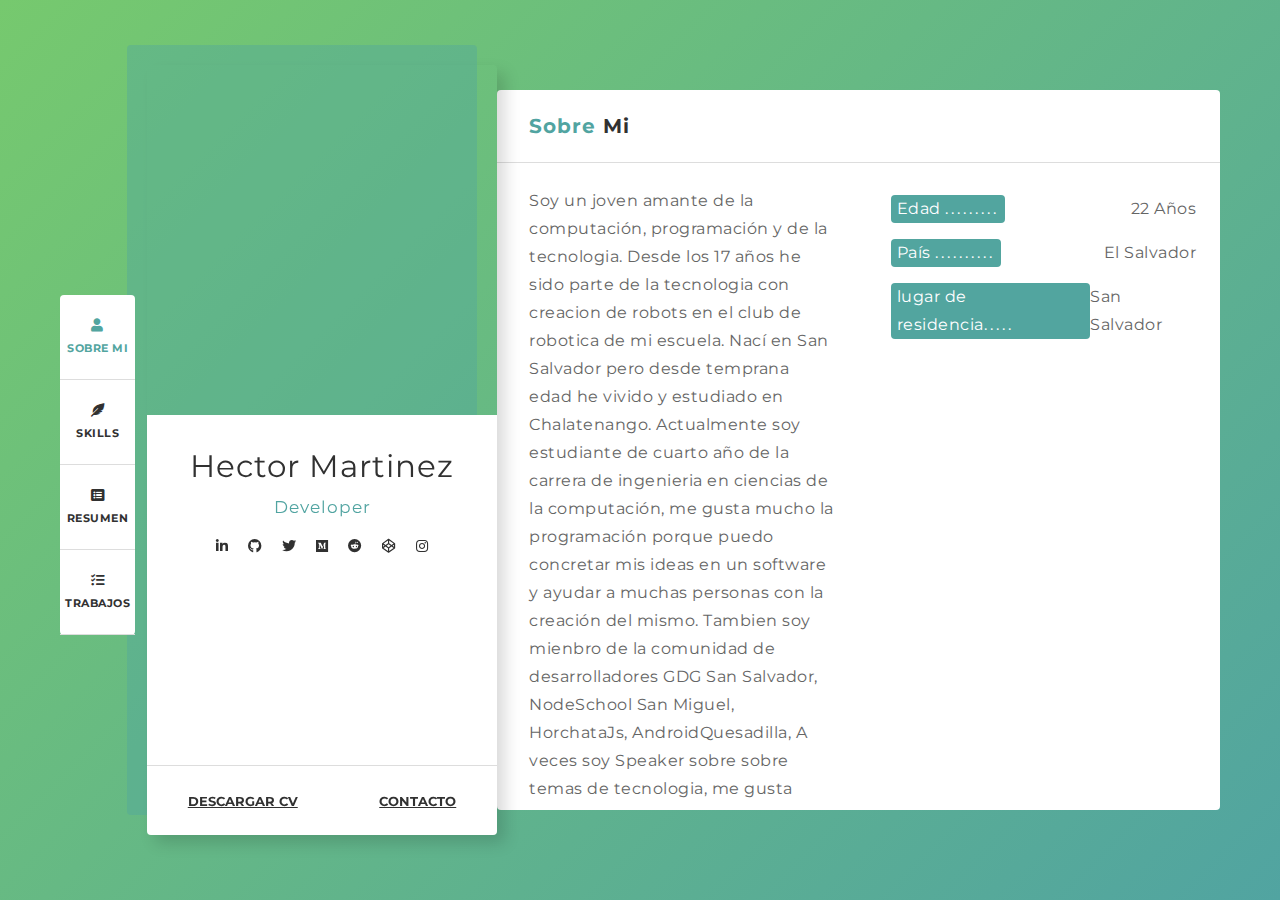
==== index.html @ 4e5742c2 "changes" ====
<!DOCTYPE html>
<html lang="en">
<head>
    <meta charset="UTF-8">
    <meta http-equiv="X-UA-Compatible" content="IE=edge">
    <meta name="viewport" content="width=device-width, initial-scale=1.0">
    <link rel="stylesheet" href="css/style.css">
    <link href="https://fonts.googleapis.com/css2?family=Montserrat:wght@500&display=swap" rel="stylesheet">
    <link rel="stylesheet" href="https://cdnjs.cloudflare.com/ajax/libs/font-awesome/5.15.1/css/all.min.css">
    <title>Hector Martinez</title>
</head>
<body>
    <section class="menu">
        <a class="menu-item active" id="about"> <i class="fas fa-user"></i> Sobre Mi</a>
        <a class="menu-item" id="skills"> <i class="fas fa-feather-alt"></i> Skills</a>
        <a class="menu-item" id="resume"> <i class="fas fa-list-alt"></i> Resumen</a>
        <a class="menu-item" id="works"> <i class="fas fa-tasks"></i>Trabajos</a>
    </section>

    <section class="profile">
        <div class="img-container">
        </div>
        <div class="profile-body">
            <p class="name">Hector Martinez</p>
            <p class="role">Developer</p>
            <div class="socials">
                
                <a href="https://www.linkedin.com/in/hector-martinez01/"><i class="fab fa-linkedin-in"></i></a>
                <a href="https://github.com/hector-manny/"><i class="fab fa-github"></i></a>
                <a href="https://twitter.com/Martinez_dan10"><i class="fab fa-twitter"></i></a>
                <a href="https://medium.com/@daniel2020623"><i class="fab fa-medium"></i></a>
                <a href="https://www.reddit.com/user/hector-manny"><i class="fab fa-reddit"></i></a>
                <a href="https://codepen.io/hector-manny"><i class="fab fa-codepen"></i></a>
                <a href="https://www.instagram.com/martinez_dan_/"><i class="fab fa-instagram"></i></a>
            </div>
        </div>
        <div class="actions">
            <button><a href="https://github.com/hector-manny/portafolio/raw/main/CV%20H%C3%A9ctor%20Daniel%20Mej%C3%ADa%20Mart%C3%ADnez.pdf" target="_blank" rel="noopener noreferrer">Descargar cv</a></button>
            <button><a href="mailto:mejia.martinez2012@hotmail.es">Contacto</a></button>
        </div>
    </section>

    <section class="main">

        <section class="asset split about" id="about-section">
            <p class="title section-item"><span>Sobre</span> Mi</p>
            <div class="asset-body">
                <div class="section-item">
                    <p>Soy un joven amante de la computación, programación y de la tecnologia. Desde los 17 años he sido parte de 
                        la tecnologia con creacion de robots en el club de robotica de mi escuela. Nací en San Salvador pero desde temprana edad he vivido y estudiado en Chalatenango. Actualmente soy estudiante de cuarto año de la 
                        carrera de ingenieria en ciencias de la computación, me gusta mucho la programación porque puedo concretar mis ideas en un software
                        y ayudar a muchas personas con la creación del mismo. Tambien soy mienbro de la comunidad de desarrolladores GDG San Salvador, NodeSchool San Miguel, HorchataJs, AndroidQuesadilla,
                        A veces soy Speaker sobre sobre temas de tecnologia, me gusta programar, comer pizza y tomar cafe!. 
                    </p>
                </div>
                <div class="section-item">
                    <div class="item">
                        <label>Edad <span>.........</span></label>
                        <p class="value">22 Años</p>
                    </div>
                    <div class="item">
                        <label>País <span>..........</span></label>
                        <p class="value">El Salvador</p>
                    </div>
                    <div class="item">
                        <label>lugar de residencia<span>.....</span></label>
                        <p class="value">San Salvador</p>
                    </div>
                </div>
            </div>
        </section>

        <section class="asset">
            <p class="title section-item"><span>Dominios</span> Principales</p>
            <div class="asset-body">
                <div class="domains section-item">

                    <div class="domain-item">
                        <i class="fas fa-paint-brush"></i>
                        <p class="domain-name">UX/UI</p>
                        <p>El UX/UI es importante para cualquier sistema informatico por eso tengo dominio en distintas herramientas de diseño.</p>
                    </div>
                    <div class="domain-item">
                        <i class="fas fa-code"></i>
                        <p class="domain-name">Frontend Dev</p>
                        <p>Mi parte preferida de cualquier sistema es el front-end porque el cliente interactua con nuestro sistema ó app por eso domino herramientas de front-end.</p>
                    </div>
                    <div class="domain-item">
                        <i class="fas fa-server"></i>
                        <p class="domain-name">Backend Dev</p>
                        <p>El back-end es esencial para cualquier sistema ya que es el motor de todo lo que sucede detras de cualquier sistema informatico, y guarda datos.</p>
                    </div>

                </div>
            </div>
        </section>

        <section class="asset split" id="skills-section">
            <p class="title section-item"><span>S</span>kills</p>
            <div class="asset-body">
                <div class="section-item">
                    <p class="title"><i class="fas fa-code"></i>CODING</p>
                    <ul>
                        <li><i class="fas fa-check"></i>Bootstrap</li>
                        <li><i class="fas fa-check"></i>Firebase</li>
                        <li><i class="fas fa-check"></i>React Native</li>
                        <li><i class="fas fa-check"></i>PHP</li>
                        <li><i class="fas fa-check"></i>HTML</li>
                        <li><i class="fas fa-check"></i>CSS</li>
                        <li><i class="fas fa-check"></i>Javascript</li>
                        <li><i class="fas fa-check"></i>AMP</li>
                        <li><i class="fas fa-check"></i>Angular</li>
                        <li><i class="fas fa-check"></i>React Js</li>
                        <li><i class="fas fa-check"></i>Angular</li>
                        <li><i class="fas fa-check"></i>C#</li>
                        <li><i class="fas fa-check"></i>Java</li>
                        <li><i class="fas fa-check"></i>SQL</li>
                        <li><i class="fas fa-check"></i>Python</li>
                        <li><i class="fas fa-check"></i>TensorFlow</li>
                        <li><i class="fas fa-check"></i>DialogFlow</li>
                        <li><i class="fas fa-check"></i>Google Cloud Platform</li>
                        <li><i class="fas fa-check"></i>Kubernetes</li>
                        <li><i class="fas fa-check"></i>Git</li>
                    </ul>
                </div>
                <div class="section-item">
                    <p class="title"><i class="fas fa-tools"></i>TOOLS</p>
                    <ul>
                        <li class="ide"><i class="fas fa-check"></i>VS Code</li>
                        <li class="ide"><i class="fas fa-check"></i>Visual Studio</li>
                        <li class="ide"><i class="fas fa-check"></i>Atom</li>
                        <li class="ide"><i class="fas fa-check"></i>PhpStorm</li>
                        <li class="ide"><i class="fas fa-check"></i>WebStorm</li>
                        <li class="ide"><i class="fas fa-check"></i>Intellij Idea</li>
                        <li class="ide"><i class="fas fa-check"></i>GitKraken</li>
                        <li class="ui"><i class="fas fa-check"></i>Xd</li>
                        <li class="ui"><i class="fas fa-check"></i>Figma</li>
                    </ul>
                </div>
            </div>
        </section>

        <section class="asset split" id="resume-section">
            <p class="title section-item"><span>R</span>esume</p>
            <div class="asset-body">

                <div class="section-item">
                    <p class="title">EXPERIENCIA Y LOGROS</p>
                    <div class="section-sub-item">
                        <p class="time current">2020</p>
                        <p class="item-name">Ganador de Concurso Nacional</p>
                        <p class="additional-info">Bootly</p>
                        <p class="description">
                            Primer lugar en el concurso TechChallenge de CONEXION EL Salvador con el proyecto <strong>Bootly</strong>.

                        </p>
                    </div>
                    <div class="section-sub-item">
                        <p class="time">2019 - 2020</p>
                        <p class="item-name">Desarrollo de Sistema POS</p>
                        <p class="additional-info">a varias empresas.</p>
                        <p class="description"> Creacion de el sistema de venta e inventario y gestion de la empresa.</p>
                    </div>
                    <div class="section-sub-item">
                        <p class="time">2019 - 2020</p>
                        <p class="item-name">Freelancer Frontend </p>
                        <p class="additional-info">Axiom Inc.</p>
                        <p class="description">Me desarrolle como freelancer en un proyecto como front-end developer  duranre 4 meses</p>
                    </div>
                </div>

                <div class="section-item">
                    <p class="title">EDUCACION</p>
                    <div class="section-sub-item">
                        <p class="time">2018 - Actual</p>
                        <p class="item-name">Universidad Don Bosco</p>
                        <p class="additional-info">San Salvador</p>
                        <p class="description">Carrera Ingenieria en Ciencias de la Computación</p>
                    </div>
                    <div class="section-sub-item">
                        <p class="time">2014 - 2017</p>
                        <p class="item-name">Bachillerato Tecnico</p>
                        <p class="additional-info">Chalatenango</p>
                        <p class="description">Bachillerato Tecnico en Mercadeo Especialidad Contaduria</p>
                    </div>
                </div>
            </div>
        </section>

        <section class="asset" id="works-section">
            <p class="title section-item"><span>Proyectos</span> Recientes</p>
            <div class="asset-body grid">

                <div class="work-item">
                    <div class="img-content">
                        <img src="./images/Captura de pantalla (262).png" alt="project image">
                        <a href="#" class="more-overlay">Repositorio...</a>
                    </div>
                    <p class="project-name">Bootly</p>
                    <br>
                    <p>ChatBot medico que ayuda a identificar sintomas de Covid y pone en contacto con un medico por telemedicina</p>
                </div>

                <div class="work-item">
                    <div class="img-content">
                        <img src="./images/frootwars.png" alt="project image">
                        <a href="#" class="more-overlay">Repositorio...</a>
                    </div>
                    <p class="project-name">Frootwars</p>
                    <br>
                    <p>Videojuego clone de angrybirs hecho con Javascript </p>
                </div>

                <div class="work-item">
                    <div class="img-content">
                        <img src="./images/Petlove.png" alt="project image">
                        <a href="#" class="more-overlay">Repositorio...</a>
                    </div>
                    <p class="project-name">PetLoveSv</p>
                    <br>
                    <p>Web sobre mascotas perdidas, adopciones y ventas </p>
                </div>

                <div class="work-item">
                    <div class="img-content">
                        <img src="./images/simatic.png" alt="project image">
                        <a href="#" class="more-overlay">Repositorio...</a>
                    </div>
                    <p class="project-name">SIMATIC</p>
                    <br>
                    <p>sistema de ventas hecho en C# </p>
                </div>

                <div class="work-item">
                    <div class="img-content">
                        <img src="./images/Fireworks.png" alt="project image">
                        <a href="" class="more-overlay">Repositorio...</a>
                    </div>
                    <p class="project-name">Fireworks</p>
                    <br>
                    <p>Web de conteo regresivo de año nuevo creado con Javascript</p>
                </div>

                <div class="work-item">
                    <div class="img-content">
                        <img src="./images/spotifaik.png" alt="project image">
                        <a href="" class="more-overlay">Repositorio...</a>
                    </div>
                    <p class="project-name">Spotifaik</p>
                    <br>
                    <p>Clone de spotify hecho en web</p>
                </div>
                <div class="work-item">
                    <div class="img-content">
                        <img src="./images/Sistema POS.png" alt="project image">
                        <a href="" class="more-overlay">Repositorio...</a>
                    </div>
                    <p class="project-name">Sistema POS</p>
                    <br>
                    <p>sistema de venta y gestion de articulos hecho en php</p>
                </div>
                <div class="work-item">
                    <div class="img-content">
                        <img src="./images/ui.png" alt="project image">
                        <a href="" class="more-overlay">Repositorio...</a>
                    </div>
                    <p class="project-name">Ui Dashbord</p>
                    <br>
                    <p>Diseño de un Dashbord para un portafolio</p>
                </div>
            </div>
        </section>
        <section>

        </section>
        <section>
            <footer>
                <div class="footer">Hecho con
                    <span aria-label="love">️❤️</span>
                        en Chalatenango  © 2021  Hector Martinez
                </div>
                <br>
            </footer>
        </section>
    </section>


    <script>
        var aboutSection = document.getElementById("about-section");
        var skillsSection = document.getElementById("skills-section");
        var resumeSection = document.getElementById("resume-section");
        var worksSection = document.getElementById("works-section");

        const menuLinks = document.querySelectorAll('.menu .menu-item');
        menuLinks.forEach(el => {
            el.addEventListener('click', function () {

                let sectionToGo = aboutSection;

                switch (this.id) {
                    case 'skills':
                        sectionToGo = skillsSection;
                        break;
                    case 'resume':
                        sectionToGo = resumeSection;
                        break;
                    case 'works':
                        sectionToGo = worksSection;
                        break;
                }
                // Scroll smoothly to section
                sectionToGo.scrollIntoView({behavior: 'smooth'});
            })
        })

    </script>
</body>
</html>
---- css/style.css ----
* {
    margin: 0;
    padding: 0;
    box-sizing: border-box;
    font-family: 'Montserrat', sans-serif; 
    color: #313131;
}

a,
button,
i,
.menu-item,
.menu-item i {
    transition: color   0.4s;
}

a:hover,
button:hover,
i:hover {
    color: #52a59f;
}

body {
    min-height: 100vh;
    font-size: 14px;
    background: linear-gradient(135deg, #76c96e, #51a4a1);
    padding: 40px 60px;
    display: flex;
    justify-content: center;
    align-items: center;
}

/* ---------------    Menu  -------------- */

.menu {
    background-color: #fff;
    margin-top: 30px;
    display: flex;
    flex-direction: column;
    align-items: center;
    border-radius: 4px;
    z-index: 2;
}

.menu-item {
    width: 75px;
    height: 85px;
    display: flex;
    justify-content: center;
    align-items: center;
    flex-direction: column;
    text-transform: uppercase;
    font-size: 0.8em;
    letter-spacing: 0.5px;
    font-weight:bold;
    border-bottom: 1px solid #ddd;
    cursor: pointer;
}

.menu-item i {
    font-size: 1.2em;
    margin-bottom: 8px;
}

.menu-item.active,
.menu-item:hover,
.menu-item.active i,
.menu-item:hover i {
    color: #52a59f;
}


/* ---------------    Profile  -------------- */

.img-container {
    position: relative;
    background: url(https://github.com/hector-manny/portafolio/blob/main/images/yo.png?raw=true) no-repeat;
    background-size: cover;
    min-height: 350px;
    background-position: 0 0;
    border-top-left-radius: 4px;
    border-top-right-radius: 4px;
}

.profile {
    position: relative;
    display: grid;
    grid-template-rows: 1fr 1fr 70px;
    max-height: 90vh;
    min-width: 350px;
    border-radius: 4px;
    margin-left: 12px;
    box-shadow: 8px 8px 16px rgba(0, 0, 0, 0.15);
}

.profile-body {
    position: relative;
    background-color: #fff;
    display: flex;
    flex-direction: column;
    justify-content: flex-start;
    align-items: center;
}

.name {
    margin: 32px auto 12px;
    font-size: 2.2em;
    letter-spacing: 1px;
}

.role {
    color: #51a4a1;
    margin-bottom: 20px;
    font-size: 1.2em;
    letter-spacing: 1px;
}

.socials a {
    text-decoration: none;
    margin: 8px;
}

.actions {
    position: relative;
    background-color: #fff;
    border-bottom-left-radius: 4px;
    border-bottom-right-radius: 4px;
    border-top: 1px solid #ddd;
    display: flex;
    justify-content: space-around;
    align-items: center;
}

button {
    border: none;
    outline: none;
    background: none;
    text-transform: uppercase;
    font-weight: bold;
    cursor: pointer;
}

.profile::before {
    content: "";
    position: absolute;
    top: 0;
    left: 0;
    width: 100%;
    height: 100%;
    background-color: rgba(81, 164, 161, 0.4);
    transform: translate(-20px, -20px);
    border-radius: 4px;
}

/* ---------------    Main  -------------- */

.main {
    max-height: 80vh;
    overflow-y: auto;
    background-color: #fff;
    align-self: center;
    border-radius: 4px;
}

.main * {
    color: #656565;
}

/* ---------------    About me  -------------- */

.title {
    font-size: 1.4em;
    letter-spacing: 1px;
    color: #313131;
    font-weight: bold;
    text-transform: capitalize;
    width: 100%;
    border-bottom: 1px solid #ddd;
}

.title span {
    color: #51a4a1;
}

.section-item {
    padding: 24px;
    padding-left: 32px;
}

.asset-body {
    font-size: 16px;
    letter-spacing: 0.5px;
    line-height: 28px;
}

.split .asset-body {
    display: grid;
    grid-template-columns: 1fr 1fr;
}

.item {
    display: flex;
    justify-content: space-between;
    padding: 8px 0;
}

.item label {
    background-color: #52a59f;
    color: #fff;
    padding: 0 6px;
    border-radius: 4px;
}

.item label span {
    color: #fff;
    letter-spacing: 3px;
}


/* ---------------    Main Domains  -------------- */

.domains {
    width: 100%;
    display: flex;
    flex-wrap: wrap;
    justify-items: space-between;
    align-items: flex-start;
}

.section-item .domain-item {
    max-width: 200px;
    display: flex;
    flex-direction: column;
    justify-content: center;
    align-items: center;
    text-align: center;
    padding: 8px 12px;
}

.section-item .domain-item i {
    width: 48px;
    height: 48px;
    background-color: #52a59f;
    border-radius: 50%;
    color: #fff;
    display: flex;
    justify-content: center;
    align-items: center;
}

.domain-name {
    color: #313131;
    font-weight: bold;
    margin: 16px auto 12px;
}

.domains {
    justify-content: space-around;
}

/* ---------------    Skills  -------------- */

.section-item ul {
    list-style: none;
    margin-top: 16px;
}

.section-item li {
    margin-top: 24px;
    margin-left: 48px;
}

.section-item i {
    color: #52a59f;
    margin-right: 16px;
    display: inline-block;
}

.section-item li.ide i {
    color: #996dcc;
}

.section-item li.ui i {
    color: #ce816a;
}

/* ---------------    Resume  -------------- */

.section-item .title {
    font-size: 1.1em;
    border: none;
}

.section-sub-item {
    margin-top: 28px;
}

.time {
    color: #78cc6d;
    border: 1px solid;
    padding: 0 6px;
    border-radius: 4px;
    display: inline-block;
    font-size: 0.9em;
    line-height: 18px;
    margin-bottom: 12px;
}

.item-name {
    color: #313131;
    font-size: 1.2em;
}

.additional-info {
    margin-bottom: 12px;
    font-size: 0.9em;
}

/* ---------------    Recent Projects  -------------- */

.asset-body.grid {
    width: 100%;
    display: flex;
    flex-wrap: wrap;
    align-items: center;
    justify-content: flex-start;
}

.work-item {
    width: 200px;
    margin: 20px;
    cursor: pointer;
}

.work-item .img-content,
.work-item img {
    width: 100%;
    position: relative;
    overflow: hidden;
    transition: transform 0.4s;
}

.work-item:hover img {
    transform: scale(1.2);
} 

.project-name {
    text-align: center;
    color: #313131;
    transition: color 0.4s;
}

.project-name:hover {
    color: #52a59f;
}

/* More info layer */
.more-overlay {
    position: absolute;
    top: 0;
    left: 0;
    width: 100%;
    height: 100%;
    background: rgba(82, 165, 159, 0.7);
    display: flex;
    justify-content: center;
    align-items: center;
    text-decoration: none;
    color: #fff;
    font-size: 1.1em;
    font-weight: bold;
    letter-spacing: 1px;
    /* Hide layer */
    opacity: 0;
    height: 0;
    overflow: hidden;
    transition: 0.4s;
}

.work-item:hover .more-overlay {
    opacity: 1;
    height: 100%;
    color: #fff;
}

/* ------------   RESPONSIVENESS ----------- */

@media (max-width: 1100px) {
    body {
        flex-wrap: wrap;
        padding: 80px 40px;
    }

    .menu {
        position: fixed;
        top: 12px;
        margin-top: 0;
        left: 50%;
        transform: translateX(-50%);
        flex-direction: row;
        overflow-y: hidden;
        box-shadow: 0 0 16px rgba(0, 0, 0, 0.15);
    }

    .menu-item {
        width: 95px;
        height: 65px;
    }

    .profile,
    .main {
        min-width: 550px;
        width: 550px;
        margin: 12px;
        box-shadow: 0 0 16px rgba(0, 0, 0, 0.15);
    }

    .profile {
        grid-template-rows: 1fr 170px 70px;
    }

    .main {
        max-height: unset;
    }

    .domains {
        justify-content: center;
    }
}

@media (max-width: 650px) {
    body {
        padding: 80px 16px;
    }

    .profile,
    .main {
        min-width: unset;
        width: 100%;
        margin: 12px;
    }

    .split .asset-body {
        grid-template-columns: 1fr;
    }

    .section-item .domain-item {
        margin-bottom: 16px;
    }

    .asset-body.grid {
        justify-content: center;
    }

}





/*-------- footer---*/

.footer{

    text-align: center;
}









/* ---   Scrollbar styling --- */

body ::-webkit-scrollbar {
    width: 14px;
}

::-webkit-scrollbar-thumb {
    background-color: #aaa;
    border-radius: 10px;
    border: 4px solid #fff;
}
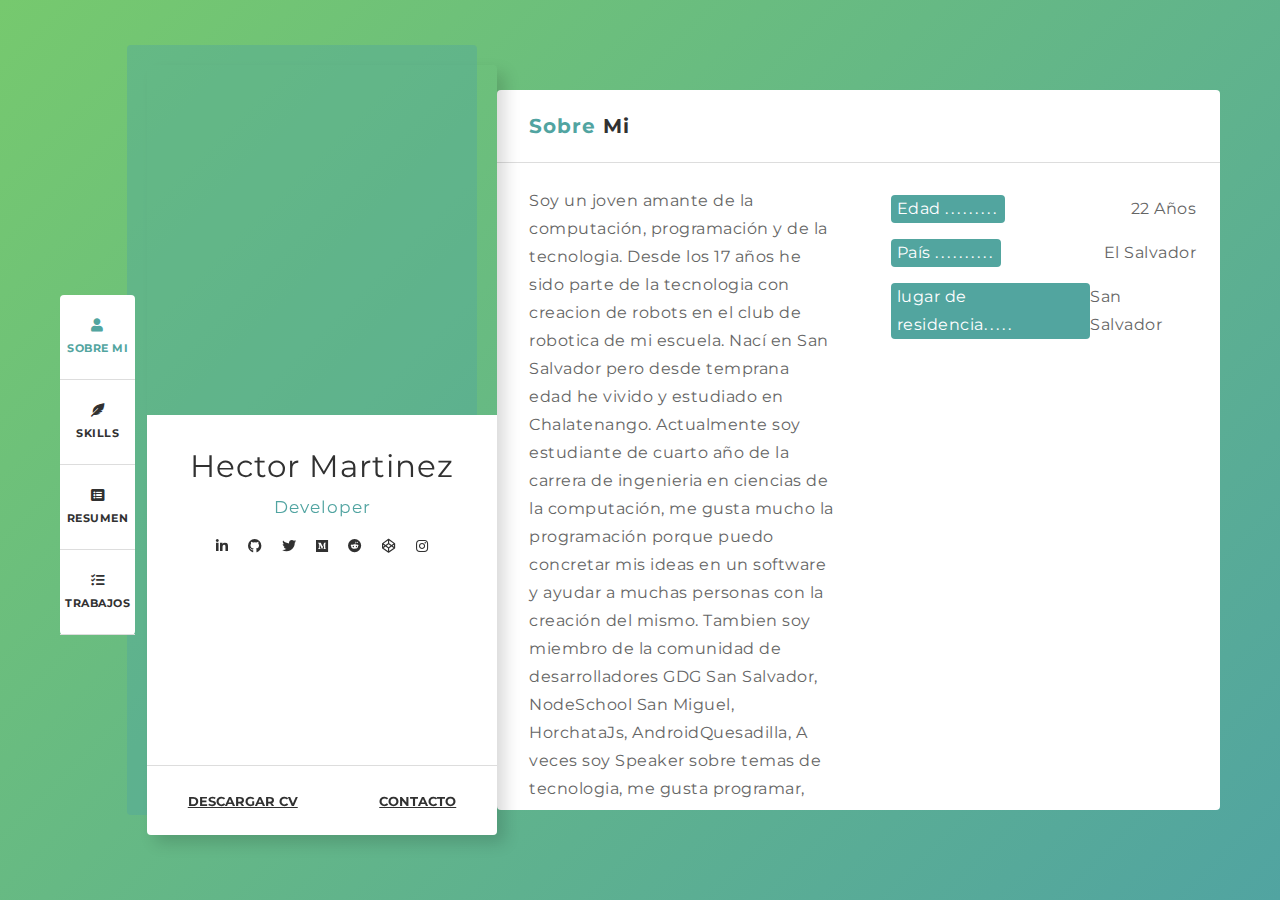
==== commit c97eb833: "changes" ====
--- a/index.html
+++ b/index.html
@@ -49,8 +49,8 @@
                     <p>Soy un joven amante de la computación, programación y de la tecnologia. Desde los 17 años he sido parte de 
                         la tecnologia con creacion de robots en el club de robotica de mi escuela. Nací en San Salvador pero desde temprana edad he vivido y estudiado en Chalatenango. Actualmente soy estudiante de cuarto año de la 
                         carrera de ingenieria en ciencias de la computación, me gusta mucho la programación porque puedo concretar mis ideas en un software
-                        y ayudar a muchas personas con la creación del mismo. Tambien soy mienbro de la comunidad de desarrolladores GDG San Salvador, NodeSchool San Miguel, HorchataJs, AndroidQuesadilla,
-                        A veces soy Speaker sobre sobre temas de tecnologia, me gusta programar, comer pizza y tomar cafe!. 
+                        y ayudar a muchas personas con la creación del mismo. Tambien soy miembro de la comunidad de desarrolladores GDG San Salvador, NodeSchool San Miguel, HorchataJs, AndroidQuesadilla,
+                        A veces soy Speaker sobre temas de tecnologia, me gusta programar, comer pizza y tomar cafe!. 
                     </p>
                 </div>
                 <div class="section-item">
